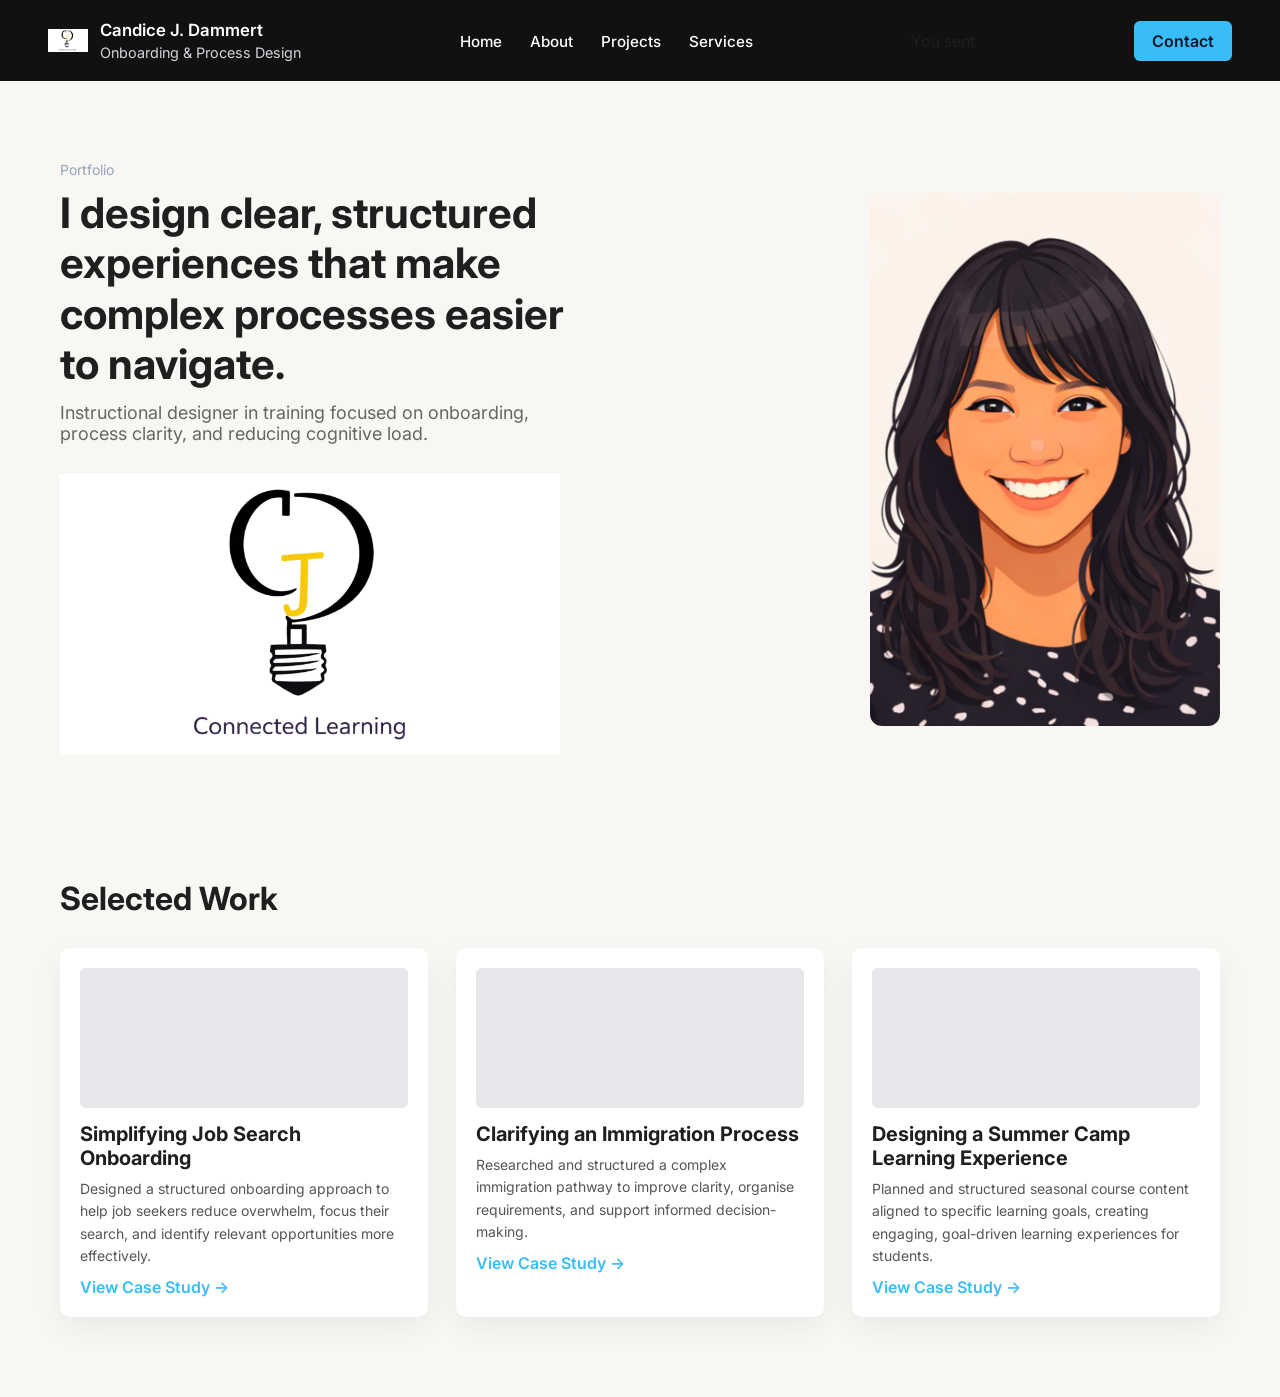
==== index.html @ 830f6c2d "Add files via upload" ====
<!DOCTYPE html>
<html lang="en">
<head>
  <meta charset="UTF-8">
  <meta name="viewport" content="width=device-width, initial-scale=1.0">
  <title>Candice J. Dammert | Portfolio</title>

  <link rel="preconnect" href="https://fonts.googleapis.com">
  <link rel="preconnect" href="https://fonts.gstatic.com" crossorigin>
  <link href="https://fonts.googleapis.com/css2?family=Inter:wght@400;500;600;700&display=swap" rel="stylesheet">
  <link rel="stylesheet" href="style.css">
</head>

<body>

  <!-- HEADER -->
  <header class="site-header">

    <div class="site-brand">
      <img src="img/logo.png" alt="CJD Logo" class="nav-logo">
      <div>
        <p class="site-name">Candice J. Dammert</p>
        <p class="site-role">Onboarding & Process Design</p>
      </div>
    </div>

    <nav class="main-nav">
      <ul>
        <li><a href="index.html">Home</a></li>
        <li><a href="about.html">About</a></li>
        <li><a href="projects.html">Projects</a></li>
        <li><a href="services.html">Services</a></li>
      </ul>
    </nav>

    
You sent
<a href="mailto:candicedammert@gmail.com?subject=Portfolio%20Enquiry" class="contact-btn">Contact</a>

  </header>

  <!-- HERO -->
  <main>

    <section class="hero">
      <div class="hero-left">
        <p class="eyebrow">Portfolio</p>

        <h1>I design clear, structured experiences that make complex processes easier to navigate.</h1>

        <p class="hero-subtitle">
          Instructional designer in training focused on onboarding, process clarity, and reducing cognitive load.
        </p>

        <img src="img/logo.png" alt="CJD logo" class="hero-logo">
      </div>

      <div class="hero-right">
        <img src="img/profile.jpg" alt="Portrait" class="hero-profile">
      </div>
    </section>

    <!-- CASE STUDIES -->
    <section class="featured-work">
      <h2>Selected Work</h2>

      <div class="project-grid">

        <!-- CASE STUDY 1 -->
        <article class="project-card">
          <div class="project-thumb"></div>
          <h3>Simplifying Job Search Onboarding</h3>
          <p>
            Designed a structured onboarding approach to help job seekers reduce overwhelm,
            focus their search, and identify relevant opportunities more effectively.
          </p>
          <a href="#" class="project-link">View Case Study →</a>
        </article>

        <!-- CASE STUDY 2 -->
        <article class="project-card">
          <div class="project-thumb"></div>
          <h3>Clarifying an Immigration Process</h3>
          <p>
            Researched and structured a complex immigration pathway to improve clarity,
            organise requirements, and support informed decision-making.
          </p>
          <a href="#" class="project-link">View Case Study →</a>
        </article>

        <!-- CASE STUDY 3 -->
        <article class="project-card">
          <div class="project-thumb"></div>
          <h3>Designing a Summer Camp Learning Experience</h3>
          <p>
            Planned and structured seasonal course content aligned to specific learning goals,
            creating engaging, goal-driven learning experiences for students.
          </p>
          <a href="#" class="project-link">View Case Study →</a>
        </article>

      </div>
    </section>

  </main>

</body>
</html>
---- style.css ----
body {
  margin: 0;
  font-family: 'Inter', sans-serif;
  background: #f8f7f4;
  color: #1f1f1f;
}

/* HEADER */
.site-header {
  display: flex;
  justify-content: space-between;
  align-items: center;
  padding: 20px 48px;
  background: #111111;
}

.site-brand {
  display: flex;
  align-items: center;
}

.nav-logo {
  width: 40px;
  height: auto;
  margin-right: 12px;
}

.site-name {
  margin: 0;
  font-size: 1.05rem;
  font-weight: 600;
  color: #ffffff;
}

.site-role {
  margin: 4px 0 0;
  font-size: 0.9rem;
  color: #d1d5db;
}

/* NAV */
.main-nav ul {
  list-style: none;
  display: flex;
  gap: 28px;
  margin: 0;
  padding: 0;
}

.main-nav a {
  text-decoration: none;
  color: #ffffff;
  font-weight: 500;
  font-size: 0.95rem;
}

.main-nav a:hover {
  color: #d4b59e;
}

/* CONTACT BUTTON */
.contact-btn {
  background: #38bdf8;
  color: #0f172a;
  padding: 10px 18px;
  border-radius: 6px;
  text-decoration: none;
  font-weight: 600;
}

.contact-btn:hover {
  background: #0ea5e9;
}

/* HERO */
.hero {
  display: flex;
  justify-content: space-between;
  align-items: center;
  padding: 80px 60px;
  gap: 60px;
}

.hero-left {
  max-width: 520px;
}

.eyebrow {
  font-size: 14px;
  color: #94a3b8;
  margin: 0 0 10px;
}

.hero-left h1 {
  font-size: 42px;
  line-height: 1.2;
  margin: 0 0 12px;
}

.hero-subtitle {
  font-size: 18px;
  color: #666666;
  margin: 0 0 30px;
}

.hero-logo {
  width: 500px;
  height: auto;
 
}

.hero-right {
  display: flex;
  justify-content: center;
  align-items: center;
}

.hero-profile {
  width: 350px;
  max-width: 100%;
  border-radius: 12px;
  display: block;
}

/* FEATURED WORK */
.featured-work {
  padding: 40px 60px 80px;
}

.featured-work h2 {
  margin: 0 0 30px;
  font-size: 32px;
}

.project-grid {
  display: grid;
  grid-template-columns: repeat(3, 1fr);
  gap: 28px;
}

.project-card {
  background: #ffffff;
  padding: 20px;
  border-radius: 10px;
  box-shadow: 0 10px 30px rgba(0, 0, 0, 0.06);
}

.project-thumb {
  width: 100%;
  height: 140px;
  background: #e5e7eb;
  border-radius: 6px;
  margin-bottom: 14px;
}

.project-card h3 {
  margin: 0 0 8px;
  font-size: 20px;
}

.project-card p {
  margin: 0;
  font-size: 14px;
  line-height: 1.6;
  color: #555555;
}

.project-link {
  display: inline-block;
  margin-top: 10px;
  text-decoration: none;
  font-weight: 600;
  color: #38bdf8;
}

.project-link:hover {
  text-decoration: underline;
}

/* =========================
   ABOUT PAGE
========================= */

.about-page {
  padding: 80px 60px;
}

.about-content {
  display: flex;
  align-items: flex-start;
  gap: 60px;
}

.about-text {
  flex: 1;
  max-width: 620px;
}

.about-text h1 {
  font-size: 36px;
  margin: 0 0 20px;
}

.about-text p {
  font-size: 16px;
  line-height: 1.7;
  color: #555555;
  margin-bottom: 16px;
}

.about-image {
  width: 340px;
  flex-shrink: 0;
}

.about-image img {
  width: 100%;
  height: auto;
  display: block;
}

/* =========================
   PROJECTS PAGE
========================= */

.projects-page {
  padding: 120px 60px 80px;
  background: #f8f7f4;
}

.projects-placeholder {
  max-width: 700px;
  margin: 0 auto;
  text-align: center;
  background: #ffffff;
  padding: 60px 40px;
  border-radius: 16px;
  box-shadow: 0 10px 30px rgba(0, 0, 0, 0.06);
}

.projects-placeholder h1 {
  font-size: 40px;
  margin: 0 0 16px;
}

.projects-copy {
  font-size: 16px;
  line-height: 1.7;
  color: #555555;
  margin: 0 0 24px;
}

.back-home-btn {
  display: inline-block;
  background: #38bdf8;
  color: #0f172a;
  padding: 12px 20px;
  border-radius: 6px;
  text-decoration: none;
  font-weight: 600;
}

.back-home-btn:hover {
  background: #0ea5e9;
}
/* =========================
   SERVICES PAGE
========================= */

.services-page {
  padding: 80px 60px;
}

.services-intro {
  max-width: 700px;
  margin-bottom: 50px;
}

.services-intro h1 {
  font-size: 36px;
  margin-bottom: 16px;
}

.services-intro p {
  font-size: 16px;
  line-height: 1.7;
  color: #555;
}

.availability {
  margin-top: 10px;
  font-size: 14px;
  color: #64748b;
}

.services-grid {
  display: grid;
  grid-template-columns: repeat(3, 1fr);
  gap: 28px;
}

.service-card {
  background: #ffffff;
  padding: 24px;
  border-radius: 12px;
  box-shadow: 0 10px 30px rgba(0,0,0,0.06);
}

.service-card h3 {
  margin-bottom: 10px;
}

.service-card p {
  font-size: 14px;
  line-height: 1.6;
  color: #555;
}
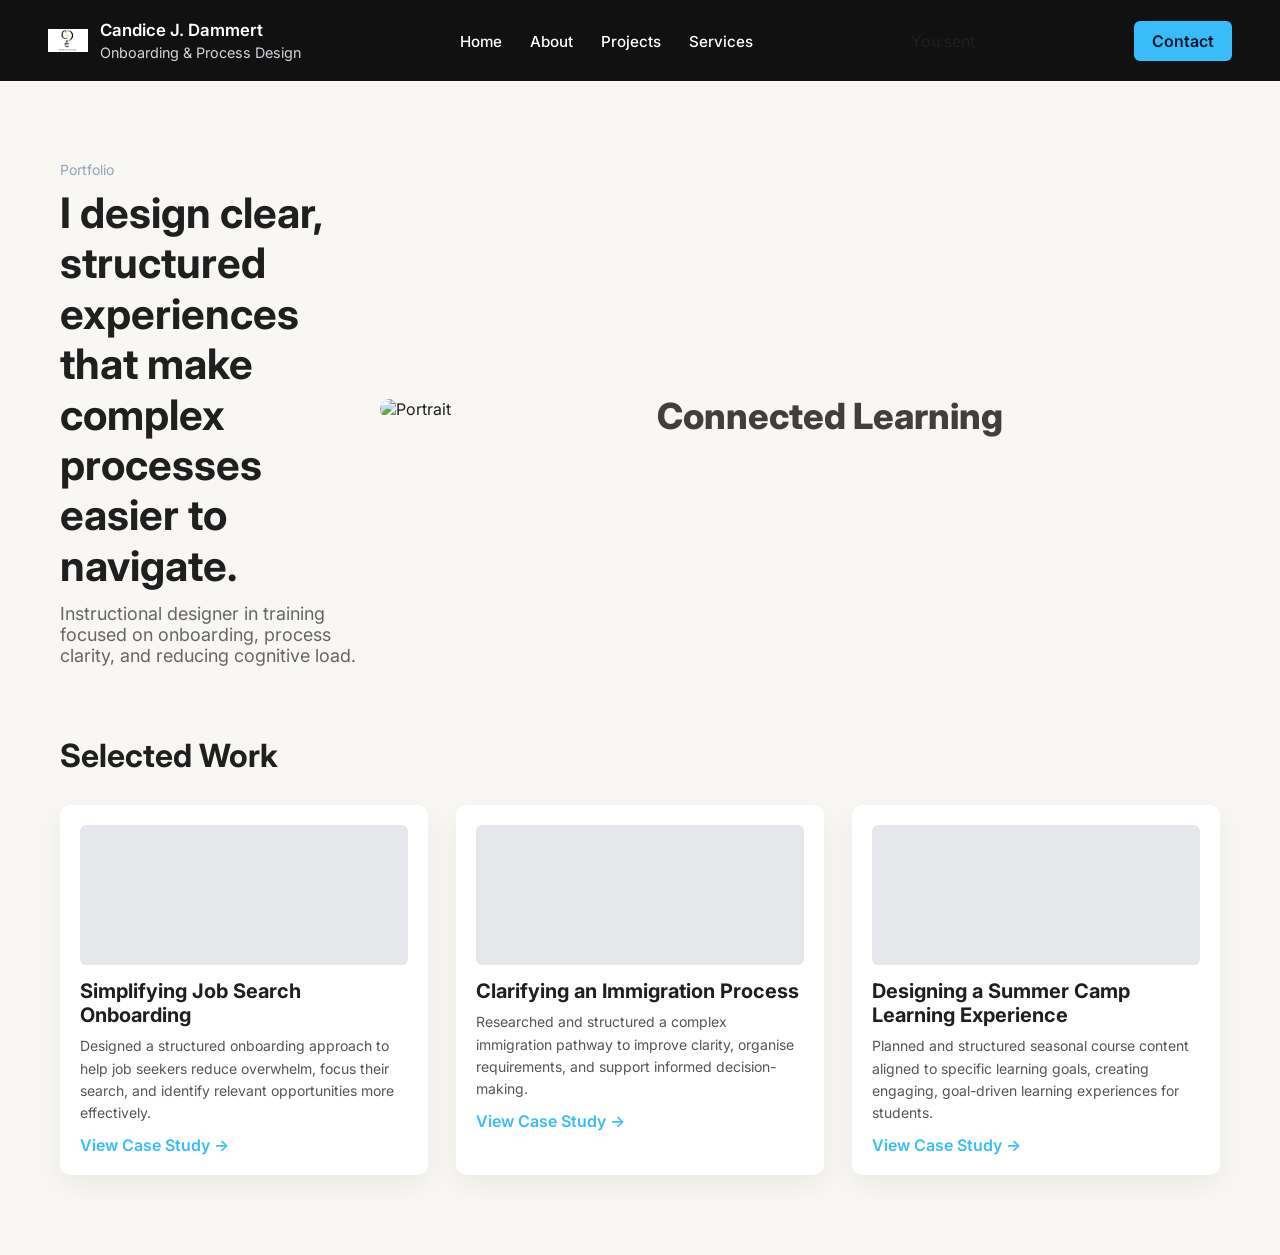
==== commit 13068d72: "Add files via upload" ====
--- a/index.html
+++ b/index.html
@@ -4,7 +4,8 @@
   <meta charset="UTF-8">
   <meta name="viewport" content="width=device-width, initial-scale=1.0">
   <title>Candice J. Dammert | Portfolio</title>
-
+  <link rel="icon" type="image/x-icon" href="img/favicon-32x32.png">
+  <meta name="viewport" content="width=device-width, initial-scale=1.0">
   <link rel="preconnect" href="https://fonts.googleapis.com">
   <link rel="preconnect" href="https://fonts.gstatic.com" crossorigin>
   <link href="https://fonts.googleapis.com/css2?family=Inter:wght@400;500;600;700&display=swap" rel="stylesheet">
@@ -52,11 +53,13 @@
           Instructional designer in training focused on onboarding, process clarity, and reducing cognitive load.
         </p>
 
-        <img src="img/logo.png" alt="CJD logo" class="hero-logo">
-      </div>
-
+        <img src="img/logo-crop.png" alt="CJD logo" class="hero-logo">
+      </div> 
       <div class="hero-right">
-        <img src="img/profile.jpg" alt="Portrait" class="hero-profile">
+        <div class="hero-image-wrapper">
+          <div class="hero-brand-text">Connected Learning</div>
+          <img src="img/profile.png" alt="Portrait" class="hero-profile">
+        </div>
       </div>
     </section>
 
--- a/style.css
+++ b/style.css
@@ -3,6 +3,11 @@
   font-family: 'Inter', sans-serif;
   background: #f8f7f4;
   color: #1f1f1f;
+  background-image: url("img/background.jpeg");
+  background-size: cover;
+  background-position: center;
+  background-repeat: no-repeat;
+  background-attachment: fixed;
 }
 
 /* HEADER */
@@ -75,14 +80,15 @@
 /* HERO */
 .hero {
   display: flex;
-  justify-content: space-between;
+  justify-content: flex-start;
   align-items: center;
-  padding: 80px 60px;
-  gap: 60px;
+  gap: 24px;
 }
 
 .hero-left {
   max-width: 520px;
+  position: relative;
+  z-index: 2;
 }
 
 .eyebrow {
@@ -104,9 +110,14 @@
 }
 
 .hero-logo {
-  width: 500px;
+  width: 300px;
   height: auto;
+  display: none;
  
+}
+
+.hero-left {
+  padding: 80px 0 0 60px;
 }
 
 .hero-right {
@@ -116,11 +127,35 @@
 }
 
 .hero-profile {
-  width: 350px;
+  width: 900px;
   max-width: 100%;
   border-radius: 12px;
   display: block;
-}
+  margin: 0;
+  position: static;
+  
+}
+.hero-brand-text {
+  position: absolute;
+  top: -5px;
+  left: 50%;
+  transform: translateX(-50%);
+  width: max-content;
+  font-size: 36px;
+  font-weight: 800;
+  color: #433e3e;
+  text-shadow: none;
+  z-index: 3;
+  white-space: nowrap;
+}
+
+.hero-image-wrapper {
+  margin-top: 40px;
+  position: relative; 
+  display: inline-block;
+
+}
+
 
 /* FEATURED WORK */
 .featured-work {
@@ -314,4 +349,97 @@
   font-size: 14px;
   line-height: 1.6;
   color: #555;
-}+}
+
+/* =========================
+   MOBILE
+========================= */
+@media (max-width: 768px) 
+{
+  .hero {
+    flex-direction: column;
+    align-items: center;
+    gap: 24px;
+    padding: 32px 20px;
+  }
+
+  .hero-left {
+    max-width: 520px;
+    padding-left: 0px ;
+  }
+
+  .hero-right {
+    width: 100%;
+    max-width: 100%;
+    display: flex;
+    justify-content: center;
+    align-items: center;
+    margin-top: 20px;
+  }
+
+  .hero-image-wrapper {
+    position: relative;
+    display: inline-block;
+    margin-top: 10px;
+  }
+
+  .hero-profile {
+    width: 220px;
+    max-width: 100%;
+    display: block;
+    margin: 0 auto;
+    position: static;
+  }
+
+  .hero-brand-text {
+    display: none;
+  }
+
+
+  .featured-work,
+  .about-page,
+  .projects-page,
+  .services-page {
+    padding: 40px 20px;
+  }
+
+  .about-content {
+    flex-direction: column;
+    gap: 24px;
+  }
+
+  .about-text,
+  .about-image {
+    width: 100%;
+    max-width: 100%;
+  }
+
+  .about-image img {
+    width: 100%;
+    max-width: 280px;
+    height: auto;
+    display: block;
+    margin: 0 auto;
+  }
+
+  .project-grid,
+  .services-grid {
+    grid-template-columns: 1fr;
+  }
+
+  .projects-placeholder {
+    padding: 30px 20px;
+  }
+
+  .projects-placeholder h1,
+  .services-intro h1,
+  .about-text h1 {
+    font-size: 28px;
+  }
+
+  img {
+    max-width: 100%;
+    height: auto;
+  }
+
+}
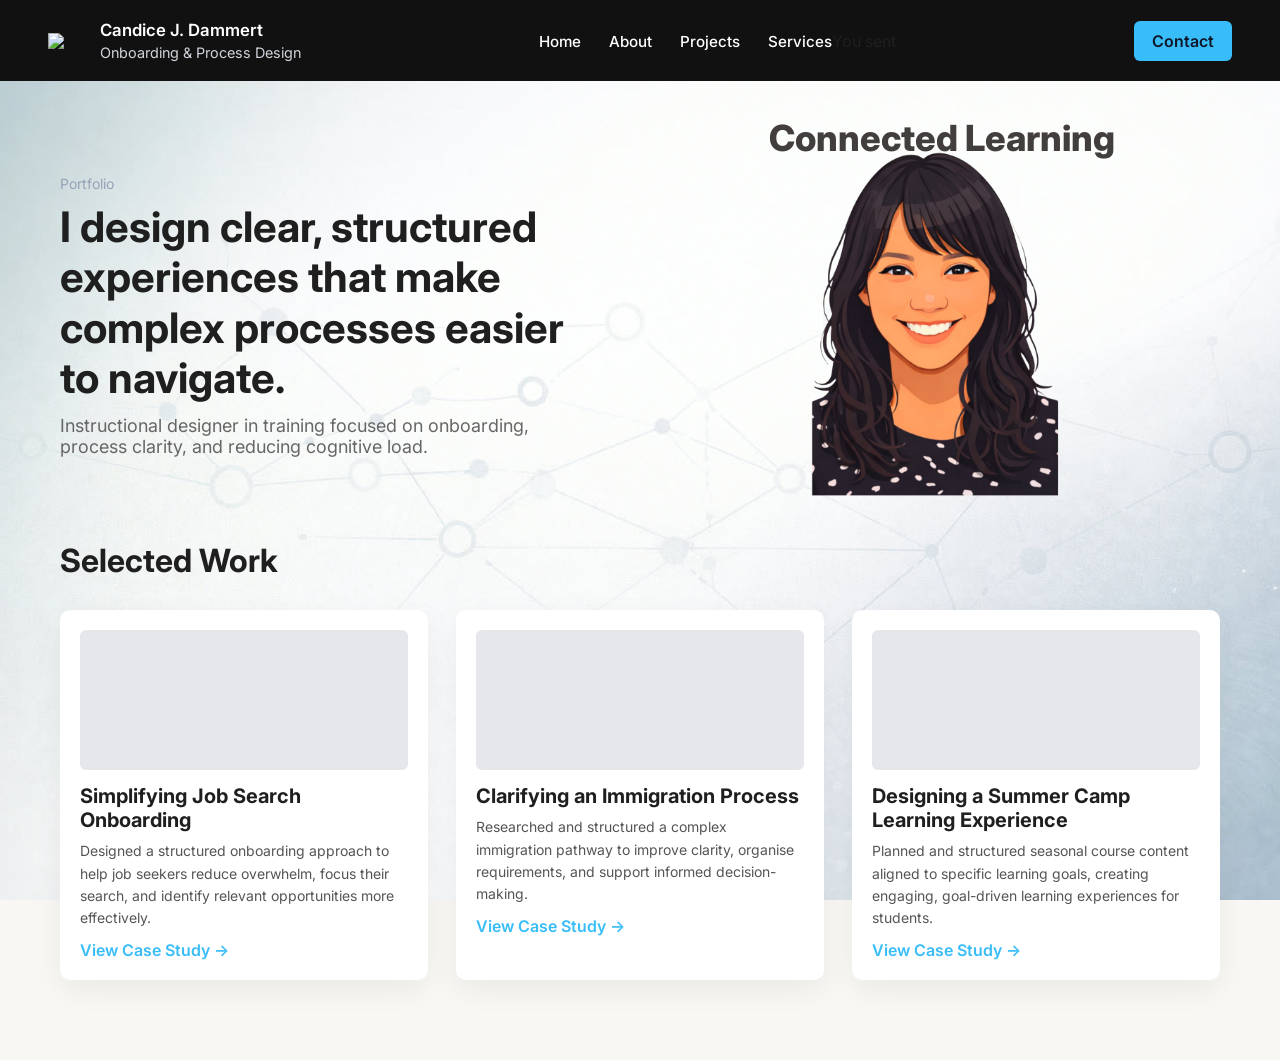
==== commit 1939eebd: "Add files via upload working mobile navigation and responsive header" ====
--- a/index.html
+++ b/index.html
@@ -5,7 +5,6 @@
   <meta name="viewport" content="width=device-width, initial-scale=1.0">
   <title>Candice J. Dammert | Portfolio</title>
   <link rel="icon" type="image/x-icon" href="img/favicon-32x32.png">
-  <meta name="viewport" content="width=device-width, initial-scale=1.0">
   <link rel="preconnect" href="https://fonts.googleapis.com">
   <link rel="preconnect" href="https://fonts.gstatic.com" crossorigin>
   <link href="https://fonts.googleapis.com/css2?family=Inter:wght@400;500;600;700&display=swap" rel="stylesheet">
@@ -16,15 +15,22 @@
 
   <!-- HEADER -->
   <header class="site-header">
-
     <div class="site-brand">
-      <img src="img/logo.png" alt="CJD Logo" class="nav-logo">
+      <img src="img/logo.jpg" class="nav-logo">
       <div>
         <p class="site-name">Candice J. Dammert</p>
         <p class="site-role">Onboarding & Process Design</p>
       </div>
     </div>
-
+  
+    <!-- BURGER -->
+    <button class="nav-toggle" aria-label="Toggle navigation">
+      <span></span>
+      <span></span>
+      <span></span>
+    </button>
+  
+    <!-- NAV -->
     <nav class="main-nav">
       <ul>
         <li><a href="index.html">Home</a></li>
@@ -34,15 +40,12 @@
       </ul>
     </nav>
 
-    
-You sent
-<a href="mailto:candicedammert@gmail.com?subject=Portfolio%20Enquiry" class="contact-btn">Contact</a>
+    You sent
+    <a href="mailto:candicedammert@gmail.com?subject=Portfolio%20Enquiry" class="contact-btn">Contact</a>
 
+    </nav>
   </header>
-
-  <!-- HERO -->
-  <main>
-
+<main>
     <section class="hero">
       <div class="hero-left">
         <p class="eyebrow">Portfolio</p>
@@ -106,7 +109,14 @@
     </section>
 
   </main>
-
+  <script>
+    const toggle = document.querySelector('.nav-toggle');
+    const nav = document.querySelector('.main-nav');
+  
+    toggle.addEventListener('click', () => {
+      nav.classList.toggle('active');
+    });
+  </script>
 </body>
 </html>
 
--- a/style.css
+++ b/style.css
@@ -62,7 +62,13 @@
 .main-nav a:hover {
   color: #d4b59e;
 }
-
+.nav-toggle,
+.nav-toggle span {
+  display: none;
+}
+.main-nav {
+  margin-left: auto;
+}
 /* CONTACT BUTTON */
 .contact-btn {
   background: #38bdf8;
@@ -71,11 +77,13 @@
   border-radius: 6px;
   text-decoration: none;
   font-weight: 600;
+  margin-left: auto;
 }
 
 .contact-btn:hover {
   background: #0ea5e9;
 }
+
 
 /* HERO */
 .hero {
@@ -354,48 +362,127 @@
 /* =========================
    MOBILE
 ========================= */
-@media (max-width: 768px) 
-{
+@media (max-width: 768px) {
+
+    /* BURGER */
+    .nav-toggle {
+      display: flex;
+      flex-direction: column;
+      justify-content: center;
+      gap: 4px;
+      background: none;
+      border: none;
+      cursor: pointer;
+      padding: 0;
+    }
+  
+    .nav-toggle span {
+      display: block;
+      width: 22px;
+      height: 2px;
+      background: #ffffff;
+      border-radius: 2px;
+    }
+  
+
+  /* HEADER */
+  .site-header {
+    display: flex;
+    align-items: center;
+    justify-content: flex-start;
+    gap: 16px;
+  }
+
+  /* BRAND (logo only) */
+  .site-brand {
+    display: flex;
+    align-items: center;
+    gap: 8px;
+  }
+
+  /* HIDE TEXT ON MOBILE */
+  .site-name,
+  .site-role {
+    display: none;
+  }
+
+  /* LOGO */
+  .nav-logo {
+    width: 44px;
+    height: auto;
+  }
+
+  /* NAV DROPDOWN */
+  .main-nav {
+    display: none;
+    width: 100%;
+    background: #111111;
+    padding: 20px;
+    border-top: 1px solid rgba(255,255,255,0.08);
+  }
+
+  .main-nav.active {
+    display: block;
+  }
+
+  .main-nav ul {
+    display: flex;
+    flex-direction: column;
+    gap: 16px;
+    list-style: none;
+    margin: 0;
+    padding: 0;
+  }
+
+  .main-nav a {
+    font-size: 1rem;
+    color: #ffffff;
+    font-weight: 500;
+    text-decoration: none;
+  }
+
+  /* HERO */
   .hero {
     flex-direction: column;
-    align-items: center;
+    align-items: flex-start;
     gap: 24px;
     padding: 32px 20px;
   }
 
   .hero-left {
-    max-width: 520px;
-    padding-left: 0px ;
+    max-width: 100%;
+    padding-left: 0;
+  }
+
+  .hero-left h1 {
+    font-size: 34px;
+    line-height: 1.15;
+  }
+
+  .hero-subtitle {
+    font-size: 16px;
+    line-height: 1.5;
+    margin-bottom: 20px;
   }
 
   .hero-right {
     width: 100%;
-    max-width: 100%;
     display: flex;
     justify-content: center;
-    align-items: center;
     margin-top: 20px;
-  }
-
-  .hero-image-wrapper {
-    position: relative;
-    display: inline-block;
-    margin-top: 10px;
   }
 
   .hero-profile {
     width: 220px;
     max-width: 100%;
-    display: block;
     margin: 0 auto;
-    position: static;
   }
 
   .hero-brand-text {
     display: none;
   }
 
-
+  /* SECTIONS */
   .featured-work,
   .about-page,
   .projects-page,
@@ -403,6 +490,25 @@
     padding: 40px 20px;
   }
 
+  .featured-work h2,
+  .about-text h1,
+  .projects-placeholder h1,
+  .services-intro h1 {
+    font-size: 28px;
+  }
+
+  /* GRIDS */
+  .project-grid,
+  .services-grid {
+    grid-template-columns: 1fr;
+    gap: 20px;
+  }
+
+  .projects-placeholder {
+    padding: 30px 20px;
+  }
+
+  /* ABOUT */
   .about-content {
     flex-direction: column;
     gap: 24px;
@@ -417,29 +523,14 @@
   .about-image img {
     width: 100%;
     max-width: 280px;
-    height: auto;
+    margin: 0 auto;
     display: block;
-    margin: 0 auto;
-  }
-
-  .project-grid,
-  .services-grid {
-    grid-template-columns: 1fr;
-  }
-
-  .projects-placeholder {
-    padding: 30px 20px;
-  }
-
-  .projects-placeholder h1,
-  .services-intro h1,
-  .about-text h1 {
-    font-size: 28px;
-  }
-
+  }
+
+  /* GLOBAL IMAGE SAFETY */
   img {
     max-width: 100%;
     height: auto;
   }
 
-}
+}
